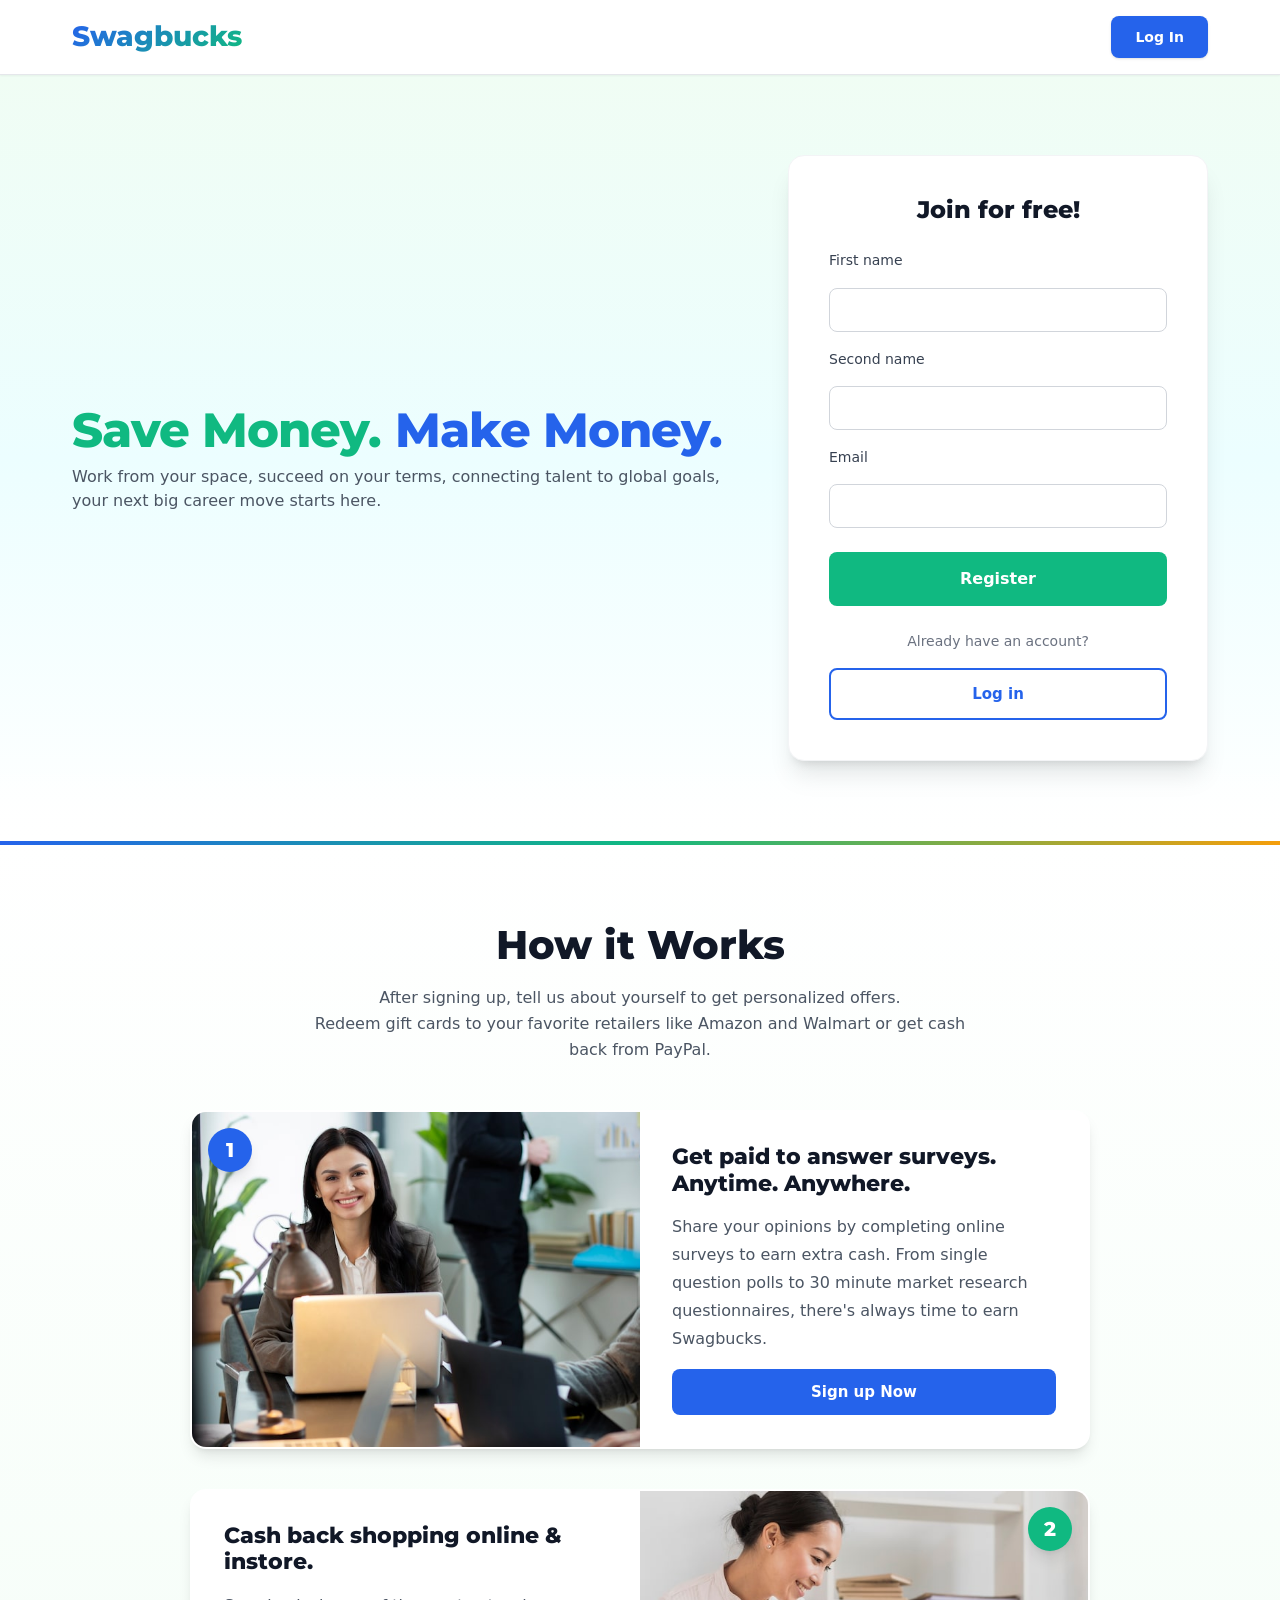
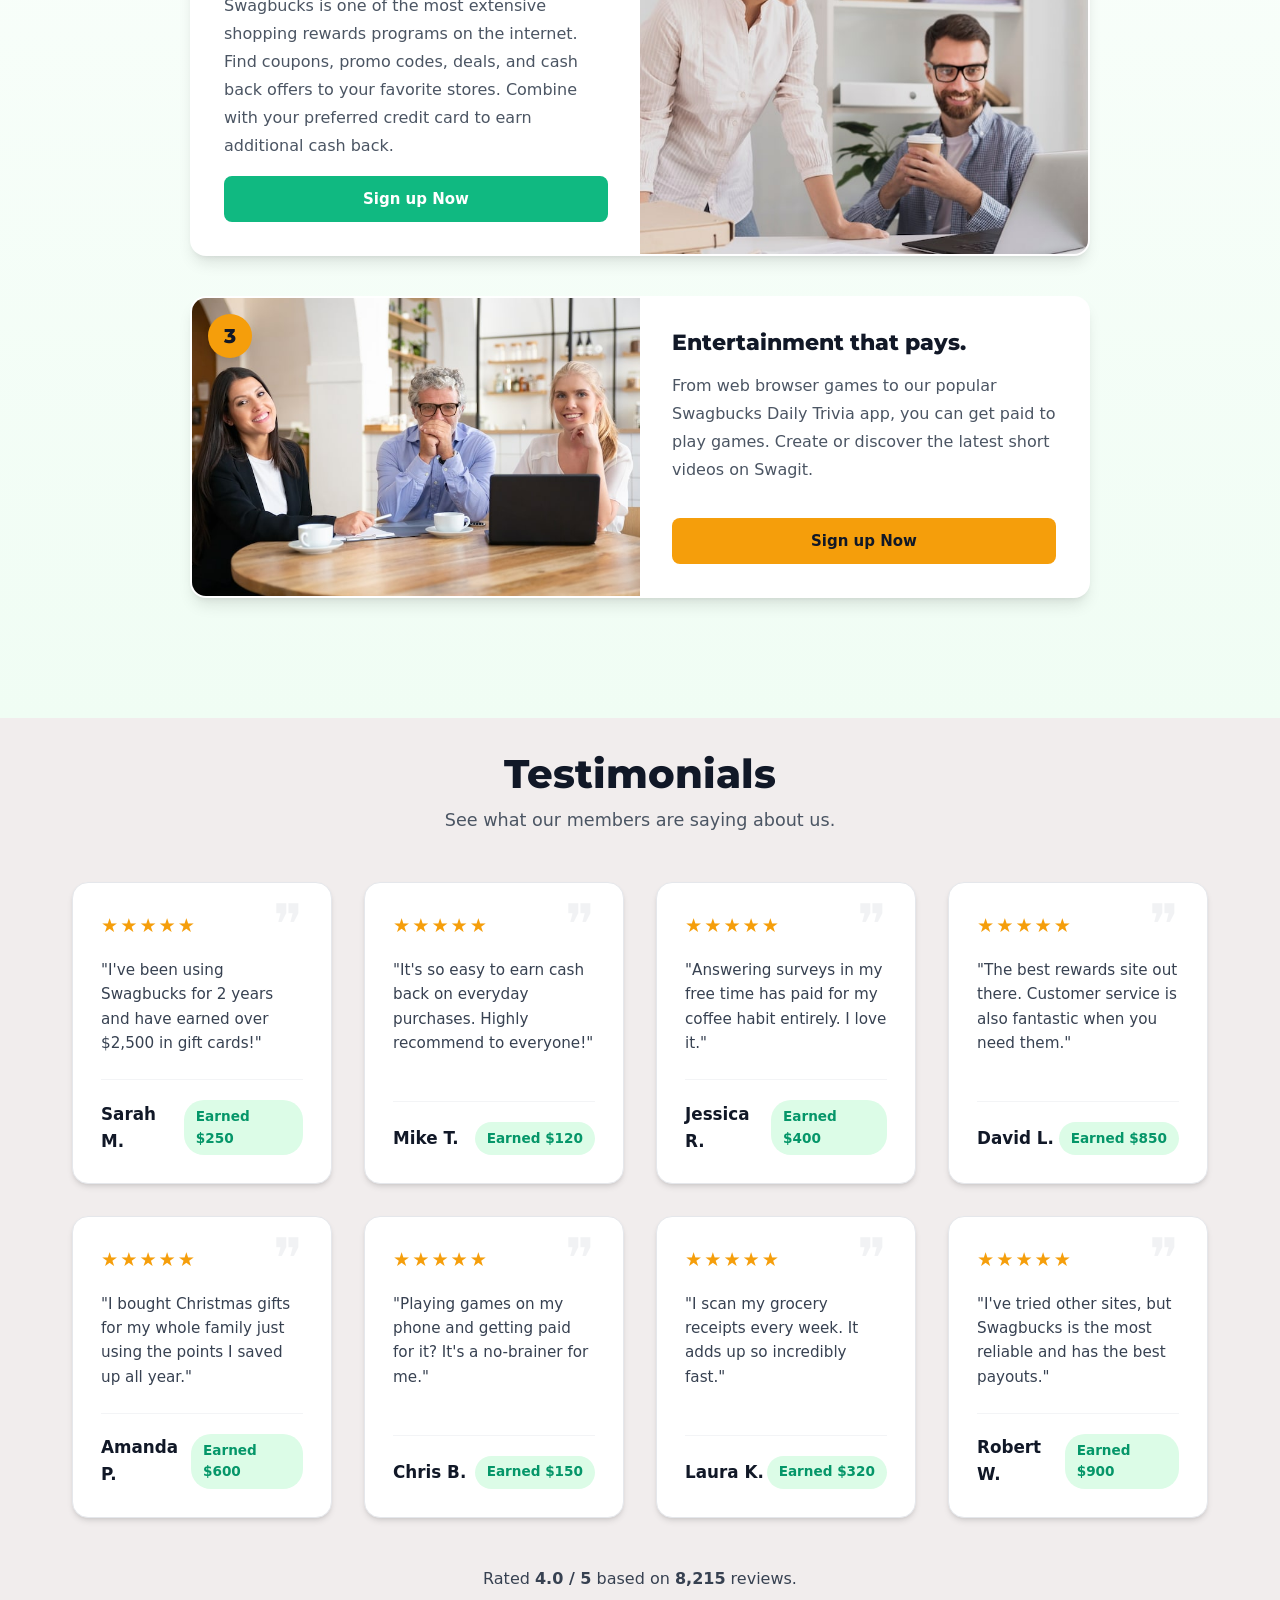
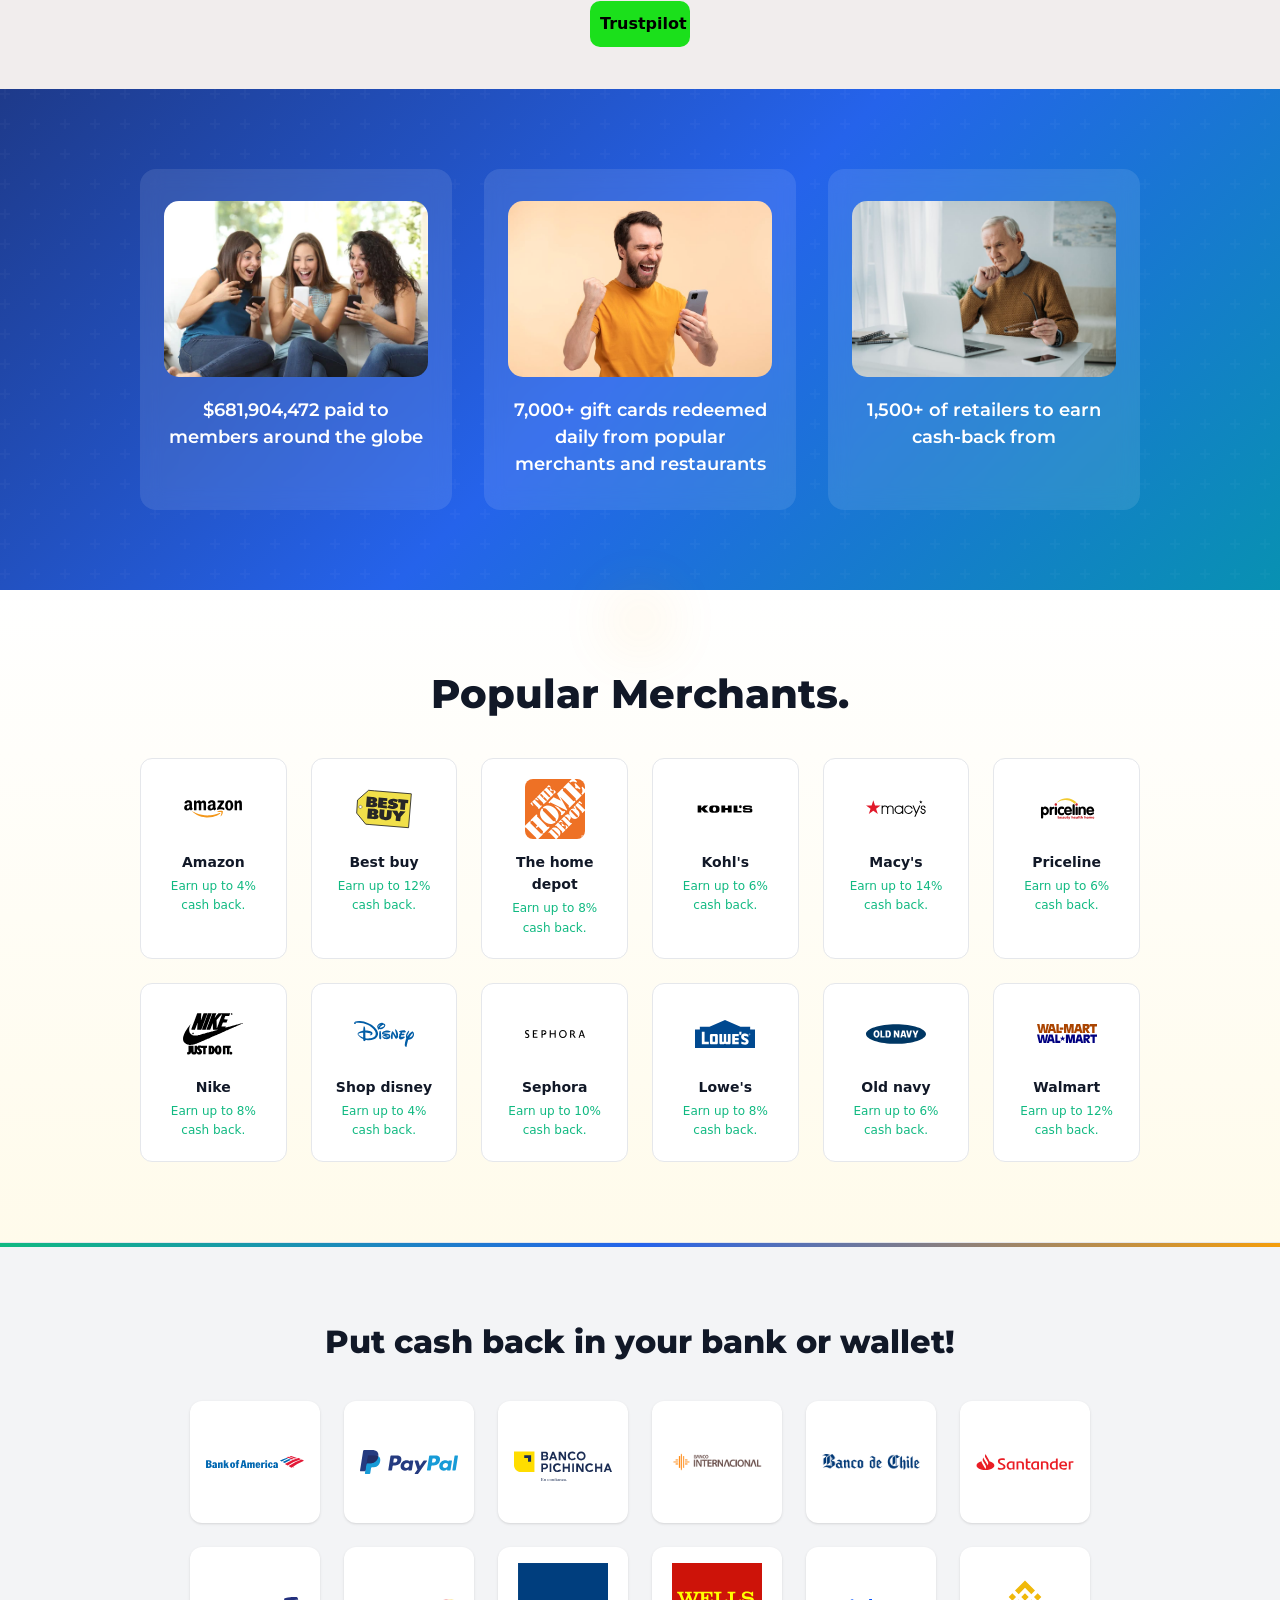
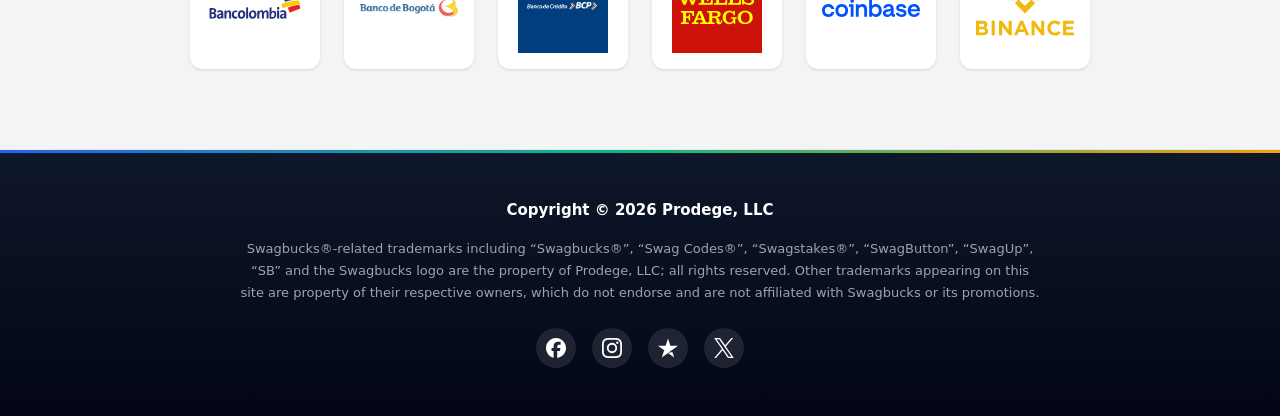
==== index.html @ ddcbab2a "first commit swag" ====
<!DOCTYPE html>
<html lang="en">
<head>
    <meta charset="UTF-8">
    <meta name="viewport" content="width=device-width, initial-scale=1.0">
    <link href="https://fonts.googleapis.com/css2?family=Montserrat:wght@800&display=swap" rel="stylesheet">
    <link rel="stylesheet" href="style.css">
    <title>Swagbucks</title>
</head>
<body>
    <header class="header">
        <div class="container">
            <div class="logo_inicio">
            <h1>Swagbucks</h1>
            <a href="login.html" class="boton_principal">Log In</a>
            </div>
        </div>
    </header>

    <main>
        <section class="login">
            <div class="container login_container">
                <div class="title">
                <img src="" alt="">
                <h2>Save Money.</h2>
                <h2>Make Money.</h2>
                <p>Work from your space, succeed on your terms, connecting talent to global goals, your next big career move starts here.</p>
                </div>

                <div class="login_form">
                    <form action="#" class="form">
                        <h3>Join for free!</h3>
                        <label for="fname">First name</label>
                        <input type="text" id="fname" name="fname">

                        <label for="sname">Second name</label>
                        <input type="text" id="sname" name="sname">

                        <label for="email">Email</label>
                        <input type="text" id="email" name="email">

                        <a href="register.html" class="button-regis">Register</a>

                        <p>Already have an account?</p>

                        <a class="button-login" href="/login/login.html">Log in</a>
                    </form>
                </div>
            </div>    
        </section>

        <section class="section2">
            <h2>How it Works</h2>
            <p>After signing up, tell us about yourself to get personalized offers. <br>
            Redeem gift cards to your favorite retailers like Amazon and Walmart or get cash back from PayPal.</p>

            <div class="how">
            <img src="img_dash/dash1.jpg" alt="img">
            <h3>Get paid to answer surveys. Anytime. Anywhere.</h3>
            <div class="color_blue">
            <p>Share your opinions by completing online surveys to earn extra cash. From single question polls to 30 minute market research questionnaires, there's always time to earn Swagbucks. </p>
            </div>
            <button class="button_section_2">Sign up Now</button>
            </div>

            <div class="how">
            <img src="img_dash/dash2.jpg" alt="img">
            <h3>Cash back shopping online & instore.</h3>
            <div class="color_blue">
            <p>Swagbucks is one of the most extensive shopping rewards programs on the internet. Find coupons, promo codes, deals, and cash back offers to your favorite stores. Combine with your preferred credit card to earn additional cash back.</p>
            </div>
            <button class="button_section_2">Sign up Now</button>
            </div>

            <div class="how">
            <img src="img_dash/dash3.jpg" alt="img">
            <h3>Entertainment that pays.</h3>
            <div class="color_blue">
            <p>From web browser games to our popular Swagbucks Daily Trivia app, you can get paid to play games. Create or discover the latest short videos on Swagit. </p>
            </div>
            <button class="button_section_2">Sign up Now</button>
            </div>

        </section>

        <section class="section3">
            <div class="container">
                <h2>Testimonials</h2>
                <p class="section-subtitle">See what our members are saying about us.</p>

                <div class="testimonials_grid">
                    
                    <div class="testimonio-card">
                        <div class="testimonio-inner">
                            <div class="testimonio-header">
                                <div class="stars">★★★★★</div>
                                <span class="quote-mark">❞</span>
                            </div>
                            <p class="testimonio-text">"I've been using Swagbucks for 2 years and have earned over $2,500 in gift cards!"</p>
                            <div class="testimonio-footer">
                                <span class="user-name">Sarah M.</span>
                                <span class="user-earned">Earned $250</span>
                            </div>
                        </div>
                    </div>

                    <div class="testimonio-card">
                        <div class="testimonio-inner">
                            <div class="testimonio-header">
                                <div class="stars">★★★★★</div>
                                <span class="quote-mark">❞</span>
                            </div>
                            <p class="testimonio-text">"It's so easy to earn cash back on everyday purchases. Highly recommend to everyone!"</p>
                            <div class="testimonio-footer">
                                <span class="user-name">Mike T.</span>
                                <span class="user-earned">Earned $120</span>
                            </div>
                        </div>
                    </div>

                    <div class="testimonio-card">
                        <div class="testimonio-inner">
                            <div class="testimonio-header">
                                <div class="stars">★★★★★</div>
                                <span class="quote-mark">❞</span>
                            </div>
                            <p class="testimonio-text">"Answering surveys in my free time has paid for my coffee habit entirely. I love it."</p>
                            <div class="testimonio-footer">
                                <span class="user-name">Jessica R.</span>
                                <span class="user-earned">Earned $400</span>
                            </div>
                        </div>
                    </div>

                    <div class="testimonio-card">
                        <div class="testimonio-inner">
                            <div class="testimonio-header">
                                <div class="stars">★★★★★</div>
                                <span class="quote-mark">❞</span>
                            </div>
                            <p class="testimonio-text">"The best rewards site out there. Customer service is also fantastic when you need them."</p>
                            <div class="testimonio-footer">
                                <span class="user-name">David L.</span>
                                <span class="user-earned">Earned $850</span>
                            </div>
                        </div>
                    </div>

                    <div class="testimonio-card">
                        <div class="testimonio-inner">
                            <div class="testimonio-header">
                                <div class="stars">★★★★★</div>
                                <span class="quote-mark">❞</span>
                            </div>
                            <p class="testimonio-text">"I bought Christmas gifts for my whole family just using the points I saved up all year."</p>
                            <div class="testimonio-footer">
                                <span class="user-name">Amanda P.</span>
                                <span class="user-earned">Earned $600</span>
                            </div>
                        </div>
                    </div>

                    <div class="testimonio-card">
                        <div class="testimonio-inner">
                            <div class="testimonio-header">
                                <div class="stars">★★★★★</div>
                                <span class="quote-mark">❞</span>
                            </div>
                            <p class="testimonio-text">"Playing games on my phone and getting paid for it? It's a no-brainer for me."</p>
                            <div class="testimonio-footer">
                                <span class="user-name">Chris B.</span>
                                <span class="user-earned">Earned $150</span>
                            </div>
                        </div>
                    </div>

                    <div class="testimonio-card">
                        <div class="testimonio-inner">
                            <div class="testimonio-header">
                                <div class="stars">★★★★★</div>
                                <span class="quote-mark">❞</span>
                            </div>
                            <p class="testimonio-text">"I scan my grocery receipts every week. It adds up so incredibly fast."</p>
                            <div class="testimonio-footer">
                                <span class="user-name">Laura K.</span>
                                <span class="user-earned">Earned $320</span>
                            </div>
                        </div>
                    </div>

                    <div class="testimonio-card">
                        <div class="testimonio-inner">
                            <div class="testimonio-header">
                                <div class="stars">★★★★★</div>
                                <span class="quote-mark">❞</span>
                            </div>
                            <p class="testimonio-text">"I've tried other sites, but Swagbucks is the most reliable and has the best payouts."</p>
                            <div class="testimonio-footer">
                                <span class="user-name">Robert W.</span>
                                <span class="user-earned">Earned $900</span>
                            </div>
                        </div>
                    </div>
                
            </div>

            <div class="trust-footer">
                        <p>Rated <strong>4.0 / 5</strong> based on <strong>8,215</strong> reviews.</p>
                        <a href="https://www.trustpilot.com/review/www.swagbucks.com">Trustpilot</a>
            </div>

        </section>

        <section class="section4">
            <div class="img_ref">
                <div class="img_ref_frame frame1">
                    <img src="img_frame/imag2.webp" alt="">
                    <h4>$681,904,472 paid to members around the globe</h4>
                </div>
                <div class="img_ref_frame frame2">
                    <img src="img_frame/imag1.jpg" alt="">
                    <h4>7,000+ gift cards redeemed daily from popular merchants and restaurants</h4>
                </div>
                <div class="img_ref_frame frame3">
                    <img src="img_frame/imag3.jpg" alt="">
                    <h4>1,500+ of retailers to earn cash-back from</h4>
                </div>
            </div>
        </section>
        
        <section class="section5">
            <h2>Popular Merchants.</h2>
            <div class="ref_div">
            <div class="marks_ref"><img src="img_marks/amazon.svg" alt="amz"><p>Amazon</p><span>Earn up to 4% cash back.</span></div>
            <div class="marks_ref"><img src="img_marks/best-buy.svg" alt="bestbuy"><p>Best buy</p><span>Earn up to 12% cash back.</span></div>
            <div class="marks_ref"><img src="img_marks/the-home-depot.svg" alt="thd"><p>The home depot</p><span>Earn up to 8% cash back.</span></div>
            <div class="marks_ref"><img src="img_marks/kohl-s.svg" alt="kohl"><p>Kohl's</p><span>Earn up to 6% cash back.</span></div>
            <div class="marks_ref"><img src="img_marks/macys-logo-1.svg" alt="macys"><p>Macy's</p><span>Earn up to 14% cash back.</span></div>
            <div class="marks_ref"><img src="img_marks/priceline.svg" alt="priceline"><p>Priceline</p><span>Earn up to 6% cash back.</span></div>
            <div class="marks_ref"><img src="img_marks/nike-8.svg" alt="nike"><p>Nike</p><span>Earn up to 8% cash back.</span></div>
            <div class="marks_ref"><img src="img_marks/disney-2.svg" alt="disney"><p>Shop disney</p><span>Earn up to 4% cash back.</span></div>
            <div class="marks_ref"><img src="img_marks/sephora-logo.svg" alt="sephora"><p>Sephora</p><span>Earn up to 10% cash back.</span></div>
            <div class="marks_ref"><img src="img_marks/lowes-companies-logo.svg" alt="lowes"><p>Lowe's</p><span>Earn up to 8% cash back.</span></div>
            <div class="marks_ref"><img src="img_marks/old-navy-logo-1.svg" alt="oldnavy"><p>Old navy</p><span>Earn up to 6% cash back.</span></div>
            <div class="marks_ref"><img src="img_marks/walmart-4.svg" alt="walmart"><p>Walmart</p><span>Earn up to 12% cash back.</span></div>
            </div>
        </section>

        <section class="section6">
            <h2>Put cash back in your bank or wallet!</h2>
            <div class="prueba">
            <div class="bank_ref"><img src="img_bank/bank-of-america.svg" alt="bofa"></div>
            <div class="bank_ref"><img src="img_bank/paypal-3.svg" alt="paypal"></div>
            <div class="bank_ref"><img src="img_bank/banco-pichincha.svg" alt="pichincha"></div>
            <div class="bank_ref"><img src="img_bank/banco-internacional-actual-fondo-blanco-seeklogo.png" alt="internacional"></div>
            <div class="bank_ref"><img src="img_bank/banco-de-chile-seeklogo.png" alt="de chile"></div>
            <div class="bank_ref"><img src="img_bank/banco-santander-logo.svg" alt="santander"></div>
            <div class="bank_ref"><img src="img_bank/bancolombia.svg" alt="bancolombia"></div>
            <div class="bank_ref"><img src="img_bank/banco-de-bogota-seeklogo.png" alt="bogota"></div>
            <div class="bank_ref"><img src="img_bank/banco-de-credito-del-peru-seeklogo.png" alt="peru"></div>
            <div class="bank_ref"><img src="img_bank/wells-fargo.svg" alt="wellsfargo"></div>
            <div class="bank_ref"><img src="img_bank/coinbase-1.svg" alt="coinbase"></div>
            <div class="bank_ref"><img src="img_bank/binance-vertical-logo-1.svg" alt="binance"></div>
            </div>
        </section>
    </main>
    <footer>
        <p>Copyright © 2026 Prodege, LLC</p>
            <span>Swagbucks®-related trademarks including “Swagbucks®”, “Swag Codes®”, “Swagstakes®”, “SwagButton”, “SwagUp”, “SB” and the Swagbucks logo are the property of Prodege, LLC; all rights reserved. Other trademarks appearing on this site are property of their respective owners, which do not endorse and are not affiliated with Swagbucks or its promotions. </span>
            <div class="social">
                <a href="https://www.facebook.com/swagbucks"><img src="social/facebook.svg" alt="facebook"></a>
                <a href="https://www.instagram.com/swag_buckss/"><img src="social/instagram.svg" alt="instagram"></a>
                <a href="www.trustpilot.com/review/www.swagbucks.com"><img src="social/trustpilot.svg" alt="trust"></a>
                <a href="https://x.com/Swagbucks"><img src="social/x.svg" alt="x"></a>
            </div>
    </footer>
    <script src="script.js"></script>
</body>
</html>
---- style.css ----
/* ==========================================
   SWAGBUCKS - CSS PROFESIONAL Y RESPONSIVO
   ========================================== */

/* === VARIABLES CSS === */
:root {
  /* Colores principales */
  --primary: #2563eb;
  --primary-dark: #1d4ed8;
  --primary-light: #3b82f6;
  --secondary: #10b981;
  --secondary-dark: #059669;
  --accent: #f59e0b;
  
  /* Colores neutros */
  --white: #ffffff;
  --gray-50: #f9fafb;
  --gray-100: #f3f4f6;
  --gray-200: #e5e7eb;
  --gray-300: #d1d5db;
  --gray-400: #9ca3af;
  --gray-500: #6b7280;
  --gray-600: #4b5563;
  --gray-700: #374151;
  --gray-800: #1f2937;
  --gray-900: #111827;
  
  /* Tipografia */
  --font-display: 'Montserrat', system-ui, sans-serif;
  --font-body: 'Inter', system-ui, sans-serif;
  
  /* Sombras */
  --shadow-sm: 0 1px 2px 0 rgb(0 0 0 / 0.05);
  --shadow: 0 1px 3px 0 rgb(0 0 0 / 0.1), 0 1px 2px -1px rgb(0 0 0 / 0.1);
  --shadow-md: 0 4px 6px -1px rgb(0 0 0 / 0.1), 0 2px 4px -2px rgb(0 0 0 / 0.1);
  --shadow-lg: 0 10px 15px -3px rgb(0 0 0 / 0.1), 0 4px 6px -4px rgb(0 0 0 / 0.1);
  --shadow-xl: 0 20px 25px -5px rgb(0 0 0 / 0.1), 0 8px 10px -6px rgb(0 0 0 / 0.1);
  
  /* Bordes */
  --radius-sm: 0.375rem;
  --radius: 0.5rem;
  --radius-lg: 0.75rem;
  --radius-xl: 1rem;
  --radius-2xl: 1.5rem;
  
  /* Transiciones */
  --transition: all 0.3s ease;
}

/* === RESET Y BASE === */
*,
*::before,
*::after {
  box-sizing: border-box;
  margin: 0;
  padding: 0;
}

html {
  scroll-behavior: smooth;
  -webkit-font-smoothing: antialiased;
  -moz-osx-font-smoothing: grayscale;
}

body {
  font-family: var(--font-body);
  font-size: 1rem;
  line-height: 1.6;
  color: var(--gray-700);
  background-color: var(--white);
}

img {
  max-width: 100%;
  height: auto;
  display: block;
}

a {
  text-decoration: none;
  color: inherit;
  transition: var(--transition);
}

button {
  cursor: pointer;
  border: none;
  font-family: inherit;
  transition: var(--transition);
}

h1, h2, h3, h4, h5, h6 {
  font-family: var(--font-display);
  font-weight: 800;
  line-height: 1.2;
  color: var(--gray-900);
}

/* === CONTENEDOR === */
.container {
  width: 100%;
  max-width: 1200px;
  margin: 0 auto;
  padding: 0 1rem;
}

@media (min-width: 640px) {
  .container {
    padding: 0 1.5rem;
  }
}

@media (min-width: 1024px) {
  .container {
    padding: 0 2rem;
  }
}

/* ==========================================
   HEADER
   ========================================== */
.header {
  position: sticky;
  top: 0;
  z-index: 100;
  background: var(--white);
  border-bottom: 1px solid var(--gray-200);
  box-shadow: var(--shadow-sm);
}

.logo_inicio {
  display: flex;
  justify-content: space-between;
  align-items: center;
  padding: 1rem 0;
}

.logo_inicio h1 {
  font-size: 1.75rem;
  background: linear-gradient(135deg, var(--primary) 0%, var(--secondary) 100%);
  -webkit-background-clip: text;
  -webkit-text-fill-color: transparent;
  background-clip: text;
}

.boton_principal {
  display: inline-flex;
  align-items: center;
  justify-content: center;
  padding: 0.625rem 1.5rem;
  font-size: 0.875rem;
  font-weight: 600;
  color: var(--white);
  background: var(--primary);
  border-radius: var(--radius);
  box-shadow: var(--shadow);
}

.boton_principal:hover {
  background: var(--primary-dark);
  transform: translateY(-1px);
  box-shadow: var(--shadow-md);
}

/* ==========================================
   SECCION LOGIN / HERO
   ========================================== */
.login {
  background: linear-gradient(180deg, #f0fdf4 0%, #ecfeff 50%, var(--white) 100%);
  padding: 3rem 0;
  position: relative;
}

.login::after {
  content: '';
  position: absolute;
  bottom: 0;
  left: 0;
  right: 0;
  height: 80px;
  background: linear-gradient(to bottom, transparent, var(--white));
  pointer-events: none;
}

@media (min-width: 768px) {
  .login {
    padding: 4rem 0;
  }
}

@media (min-width: 1024px) {
  .login {
    padding: 5rem 0;
  }
}

.login_container {
  display: flex;
  flex-direction: column;
  gap: 2.5rem;
}

@media (min-width: 768px) {
  .login_container {
    flex-direction: row;
    align-items: center;
    gap: 3rem;
  }
}

@media (min-width: 1024px) {
  .login_container {
    gap: 4rem;
  }
}

/* Titulo y contenido izquierdo */
.title {
  flex: 1;
  text-align: center;
}

@media (min-width: 768px) {
  .title {
    text-align: left;
  }
}

.title h2 {
  font-family: 'Montserrat', var(--font-display);
  font-size: clamp(2rem, 5vw, 3rem);
  font-weight: 800;
  line-height: 1.1;
  letter-spacing: -0.02em;
  margin: 0;
  display: inline;
}

.title h2:first-of-type {
  color: var(--secondary);
}

.title h2:first-of-type::after {
  content: ' ';
}

.title h2:nth-of-type(2) {
  color: var(--primary);
}

.title p {
  font-size: 1rem;
  color: var(--gray-600);
  margin: 1.5rem 0 0.5rem;
  line-height: 1.5;
}

.title p:last-of-type {
  margin-top: 0.5rem;
  margin-bottom: 0;
}

.title .count {
  display: block;
  max-width: 220px;
  margin: 0 auto;
  border-radius: var(--radius);
  box-shadow: var(--shadow-md);
}

@media (min-width: 768px) {
  .title .count {
    margin: 0;
  }
}

/* Formulario de login */
.login_form {
  flex: 1;
  width: 100%;
  max-width: 420px;
  margin: 0 auto;
}

@media (min-width: 768px) {
  .login_form {
    margin: 0;
  }
}

.form {
  display: flex;
  flex-direction: column;
  gap: 1rem;
  background: var(--white);
  padding: 2rem;
  border-radius: var(--radius-xl);
  box-shadow: var(--shadow-xl);
  border: 1px solid var(--gray-100);
}

@media (min-width: 640px) {
  .form {
    padding: 2.5rem;
  }
}

.form h3 {
  font-size: 1.5rem;
  text-align: center;
  color: var(--gray-900);
  margin-bottom: 0.5rem;
}

.form label {
  font-size: 0.875rem;
  font-weight: 500;
  color: var(--gray-700);
}

.form input {
  width: 100%;
  padding: 0.75rem 1rem;
  font-size: 1rem;
  border: 1px solid var(--gray-300);
  border-radius: var(--radius);
  background: var(--white);
  transition: var(--transition);
}

.form input:focus {
  outline: none;
  border-color: var(--primary);
  box-shadow: 0 0 0 3px rgba(37, 99, 235, 0.1);
}

.form input::placeholder {
  color: var(--gray-400);
}

.button-regis {
  display: block;
  width: 100%;
  padding: 0.875rem;
  font-size: 1rem;
  font-weight: 600;
  text-align: center;
  color: var(--white);
  background: var(--secondary);
  border-radius: var(--radius);
  margin-top: 0.5rem;
}

.button-regis:hover {
  background: var(--secondary-dark);
  transform: translateY(-2px);
  box-shadow: var(--shadow-lg);
}

.form > p {
  text-align: center;
  font-size: 0.875rem;
  color: var(--gray-500);
  margin: 0.5rem 0 0;
}

.button-login {
  display: block;
  width: 100%;
  padding: 0.75rem;
  font-size: 0.9375rem;
  font-weight: 600;
  text-align: center;
  color: var(--primary);
  background: transparent;
  border: 2px solid var(--primary);
  border-radius: var(--radius);
}

.button-login:hover {
  color: var(--white);
  background: var(--primary);
}

/* ==========================================
   SECCION 2 - HOW IT WORKS (Layout Zigzag con Grid)
   ========================================== */
.section2 {
  padding: 4rem 1rem;
  background: linear-gradient(180deg, var(--white) 0%, #f0fdf4 100%);
  position: relative;
  overflow: hidden;
  counter-reset: step-counter;
}

.section2::before {
  content: '';
  position: absolute;
  top: 0;
  left: 0;
  right: 0;
  height: 4px;
  background: linear-gradient(90deg, var(--primary), var(--secondary), var(--accent));
}

@media (min-width: 768px) {
  .section2 {
    padding: 5rem 4rem;
  }
}

@media (min-width: 1024px) {
  .section2 {
    padding: 5rem 6rem;
  }
}

.section2 h2 {
  font-size: clamp(1.75rem, 4vw, 2.5rem);
  text-align: center;
  margin-bottom: 1rem;
}

.section2 > p {
  max-width: 700px;
  margin: 0 auto 3rem;
  text-align: center;
  color: var(--gray-600);
  padding: 0 1rem;
}

/* Cards con Grid para layout zigzag */
.how {
  max-width: 900px;
  margin: 0 auto 2.5rem;
  background: var(--white);
  border-radius: var(--radius-xl);
  box-shadow: var(--shadow-lg);
  overflow: hidden;
  transition: var(--transition);
  position: relative;
  border: 2px solid transparent;
}

.how:hover {
  box-shadow: var(--shadow-xl);
  border-color: var(--primary);
}

/* Grid layout para desktop */
@media (min-width: 768px) {
  .how {
    display: grid;
    grid-template-columns: 1fr 1fr;
    grid-template-rows: auto auto 1fr auto;
    min-height: 280px;
  }
  
  /* Card 1: imagen izquierda, contenido derecha */
  .how:nth-of-type(1) img { grid-column: 1; grid-row: 1 / -1; }
  .how:nth-of-type(1) h3 { grid-column: 2; grid-row: 1; }
  .how:nth-of-type(1) .color_blue { grid-column: 2; grid-row: 2; }
  .how:nth-of-type(1) .button_section_2 { grid-column: 2; grid-row: 4; }
  
  /* Card 2: contenido izquierda, imagen derecha (ZIGZAG) */
  .how:nth-of-type(2) img { grid-column: 2; grid-row: 1 / -1; }
  .how:nth-of-type(2) h3 { grid-column: 1; grid-row: 1; }
  .how:nth-of-type(2) .color_blue { grid-column: 1; grid-row: 2; }
  .how:nth-of-type(2) .button_section_2 { grid-column: 1; grid-row: 4; }
  
  /* Card 3: imagen izquierda, contenido derecha */
  .how:nth-of-type(3) img { grid-column: 1; grid-row: 1 / -1; }
  .how:nth-of-type(3) h3 { grid-column: 2; grid-row: 1; }
  .how:nth-of-type(3) .color_blue { grid-column: 2; grid-row: 2; }
  .how:nth-of-type(3) .button_section_2 { grid-column: 2; grid-row: 4; }
}

/* Numero de paso */
.how::before {
  content: counter(step-counter);
  counter-increment: step-counter;
  position: absolute;
  top: 1rem;
  left: 1rem;
  width: 44px;
  height: 44px;
  background: var(--primary);
  color: var(--white);
  border-radius: 50%;
  display: flex;
  align-items: center;
  justify-content: center;
  font-family: var(--font-display);
  font-weight: 800;
  font-size: 1.25rem;
  z-index: 2;
  box-shadow: var(--shadow-lg);
}

/* Colores diferentes para cada paso */
.how:nth-of-type(1)::before { background: var(--primary); }
.how:nth-of-type(2)::before { background: var(--secondary); }
.how:nth-of-type(3)::before { background: var(--accent); color: var(--gray-900); }

/* Posicion del numero en zigzag para desktop */
@media (min-width: 768px) {
  .how:nth-of-type(2)::before {
    left: auto;
    right: 1rem;
  }
}

.how img {
  width: 100%;
  height: 220px;
  object-fit: cover;
}

@media (min-width: 768px) {
  .how img {
    height: 100%;
    min-height: 280px;
    object-fit: cover;
  }
}

.how h3 {
  font-size: 1.25rem;
  padding: 1.5rem 1.5rem 0.75rem;
  color: var(--gray-900);
}

@media (min-width: 768px) {
  .how h3 {
    font-size: 1.375rem;
    padding: 2rem 2rem 1rem;
    align-self: end;
  }
}

.how .color_blue {
  padding: 0 1.5rem;
}

@media (min-width: 768px) {
  .how .color_blue {
    padding: 0 2rem;
  }
}

.how .color_blue p {
  font-size: 0.9375rem;
  color: var(--gray-600);
  line-height: 1.75;
}

@media (min-width: 768px) {
  .how .color_blue p {
    font-size: 1rem;
  }
}

.button_section_2 {
  display: inline-block;
  margin: 1.25rem 1.5rem 1.5rem;
  padding: 0.75rem 1.5rem;
  font-size: 0.9375rem;
  font-weight: 600;
  color: var(--white);
  background: var(--primary);
  border-radius: var(--radius);
  border: none;
  cursor: pointer;
  transition: var(--transition);
}

@media (min-width: 768px) {
  .button_section_2 {
    margin: 1rem 2rem 2rem;
    padding: 0.875rem 2rem;
    align-self: start;
  }
}

.how:nth-of-type(2) .button_section_2 {
  background: var(--secondary);
}

.how:nth-of-type(3) .button_section_2 {
  background: var(--accent);
  color: var(--gray-900);
}

.button_section_2:hover {
  transform: translateY(-2px);
  box-shadow: var(--shadow-md);
  filter: brightness(1.1);
}

/* ==========================================
   SECCION 3 - TESTIMONIALS
   ========================================== */
.section3 {
  padding: 2rem 0;
  background-color: rgb(241, 237, 237); /* Fondo gris súper claro para resaltar las tarjetas blancas */
  text-align: center;
}

.section3 h2 {
  font-size: clamp(1.75rem, 4vw, 2.5rem);
  margin-bottom: 0.5rem;
}

.section-subtitle {
  color: var(--gray-600);
  margin-bottom: 3rem;
  font-size: 1.1rem;
}

/* El Grid Responsivo */
.testimonials_grid {
  display: grid;
  grid-template-columns: 1fr; /* Móvil: 1 columna */
  gap: 1.5rem;
  margin-bottom: 3rem;
}

@media (min-width: 640px) {
  .testimonials_grid {
    grid-template-columns: repeat(2, 1fr); /* Tablet: 2 columnas */
  }
}

@media (min-width: 1024px) {
  .testimonials_grid {
    grid-template-columns: repeat(4, 1fr); /* PC: 4 columnas (hace 2 filas de 4) */
    gap: 2rem;
  }
}

/* Diseño de la Tarjeta */
.testimonio-card {
  background: var(--white);
  border-radius: var(--radius-xl);
  box-shadow: var(--shadow-md);
  border: 1px solid var(--gray-200);
  transition: var(--transition);
  display: flex;
  flex-direction: column;
  height: 100%;
}

.testimonio-card:hover {
  transform: translateY(-5px);
  box-shadow: var(--shadow-xl);
  border-color: var(--primary-light); /* Borde azul al pasar el mouse */
}

.testimonio-inner {
  padding: 1.75rem;
  display: flex;
  flex-direction: column;
  height: 100%;
  text-align: left;
}

.testimonio-header {
  display: flex;
  justify-content: space-between;
  align-items: flex-start;
  margin-bottom: 1rem;
}

.stars {
  color: var(--accent); /* Naranja/Amarillo de tus variables */
  font-size: 1.2rem;
  letter-spacing: 2px;
}

.quote-mark {
  color: var(--gray-200); /* Comilla sutil gris */
  font-size: 3.5rem;
  line-height: 0.5;
  font-family: serif;
  opacity: 0.5;
}

.testimonio-text {
  flex-grow: 1; /* Empuja el nombre y ganancias hacia abajo para igualar alturas */
  font-size: 0.95rem;
  color: var(--gray-700);
  line-height: 1.6;
  margin-bottom: 1.5rem;
  font-weight: 500;
}

.testimonio-footer {
  display: flex;
  justify-content: space-between;
  align-items: center;
  padding-top: 1.25rem;
  border-top: 1px solid var(--gray-100);
}

.user-name {
  font-weight: 800;
  color: var(--gray-900);
  font-size: 1.05rem;
}

.user-earned {
  color: var(--secondary-dark);
  font-weight: 700;
  font-size: 0.85rem;
  background: #dcfce7; /* Fondo verde clarito tipo etiqueta (badge) */
  padding: 0.35rem 0.75rem;
  border-radius: 20px;
}

.trust-footer {
  display: flex;
  flex-direction: column;
}
.trust-footer a{
  padding: 10px;
  width: 100px;
  margin: 10px auto;
  background-color: rgb(27, 224, 27);
  border-radius: 10px;
  color: black;
  font-weight: bold;
  text-decoration: none;
}
.trust-footer a:hover {
  transform: translateY(-5px);
  box-shadow: var(--shadow-xl);
  border-color: var(--primary-light); /* Borde azul al pasar el mouse */
}


/* ==========================================
   SECCION 4 - STATS
   ========================================== */
.section4 {
  padding: 4rem 1rem;
  background: linear-gradient(135deg, #1e3a8a 0%, var(--primary) 50%, #0891b2 100%);
  position: relative;
  overflow: hidden;
}

.section4::before {
  content: '';
  position: absolute;
  top: 0;
  left: 0;
  right: 0;
  bottom: 0;
  background: url("data:image/svg+xml,%3Csvg width='60' height='60' viewBox='0 0 60 60' xmlns='http://www.w3.org/2000/svg'%3E%3Cg fill='none' fill-rule='evenodd'%3E%3Cg fill='%23ffffff' fill-opacity='0.05'%3E%3Cpath d='M36 34v-4h-2v4h-4v2h4v4h2v-4h4v-2h-4zm0-30V0h-2v4h-4v2h4v4h2V6h4V4h-4zM6 34v-4H4v4H0v2h4v4h2v-4h4v-2H6zM6 4V0H4v4H0v2h4v4h2V6h4V4H6z'/%3E%3C/g%3E%3C/g%3E%3C/svg%3E");
  opacity: 0.5;
}

@media (min-width: 768px) {
  .section4 {
    padding: 5rem 2rem;
  }
}

.img_ref {
  display: flex;
  flex-direction: column;
  gap: 2rem;
  max-width: 1000px;
  margin: 0 auto;
}

@media (min-width: 768px) {
  .img_ref {
    flex-direction: row;
    gap: 2rem;
  }
}

.img_ref_frame {
  flex: 1;
  display: flex;
  flex-direction: column;
  align-items: center;
  text-align: center;
  padding: 2rem 1.5rem;
  background: rgba(255, 255, 255, 0.1);
  border-radius: var(--radius-xl);
  backdrop-filter: blur(10px);
}

.img_ref_frame:hover{
  transform: translateY(-25px);
  box-shadow: var(--shadow-xl);
  transition: all 0.5s ease-in-out;
}

.frame2:hover{
  transform: translateY(25px);
  box-shadow: var(--shadow-xl);
  transition: all 0.5s ease-in-out;
}

.img_ref_frame img {
 object-fit: cover;
 border-radius: 15px;
 margin-bottom: 20px;
}

.img_ref_frame h4 {
  font-size: 1rem;
  font-weight: 600;
  color: var(--white);
  line-height: 1.5;
}

@media (min-width: 768px) {
  .img_ref_frame h4 {
    font-size: 1.125rem;
  }
}

/* ==========================================
   SECCION 5 - POPULAR MERCHANTS
   ========================================== */
.section5 {
  padding: 4rem 1rem;
  background: linear-gradient(180deg, var(--white) 0%, #fffbeb 100%);
  position: relative;
}

.section5::before {
  content: '';
  position: absolute;
  top: 0;
  left: 50%;
  transform: translateX(-50%);
  width: 60px;
  height: 60px;
  background: var(--accent);
  border-radius: 50%;
  opacity: 0.1;
  filter: blur(30px);
}

@media (min-width: 768px) {
  .section5 {
    padding: 5rem 2rem;
  }
}

.section5 h2 {
  font-size: clamp(1.75rem, 4vw, 2.5rem);
  text-align: center;
  margin-bottom: 2.5rem;
}

.ref_div {
  display: grid;
  grid-template-columns: repeat(2, 1fr);
  gap: 1rem;
  max-width: 1000px;
  margin: 0 auto;
}

@media (min-width: 480px) {
  .ref_div {
    grid-template-columns: repeat(3, 1fr);
    gap: 1.25rem;
  }
}

@media (min-width: 768px) {
  .ref_div {
    grid-template-columns: repeat(4, 1fr);
    gap: 1.5rem;
  }
}

@media (min-width: 1024px) {
  .ref_div {
    grid-template-columns: repeat(6, 1fr);
  }
}

.marks_ref {
  display: flex;
  flex-direction: column;
  align-items: center;
  text-align: center;
  padding: 1.25rem 1rem;
  background: var(--white);
  border: 1px solid var(--gray-200);
  border-radius: var(--radius-lg);
  transition: var(--transition);
}

.marks_ref:hover {
  border-color: var(--primary);
  box-shadow: var(--shadow-lg);
  transform: translateY(-4px);
}

.marks_ref img {
  width: 60px;
  height: 60px;
  object-fit: contain;
  margin-bottom: 0.75rem;
  border-radius: var(--radius);
}

.marks_ref p {
  font-size: 0.875rem;
  font-weight: 600;
  color: var(--gray-900);
  margin-bottom: 0.25rem;
}

.marks_ref span {
  font-size: 0.75rem;
  color: var(--secondary);
  font-weight: 500;
}

/* ==========================================
   SECCION 6 - BANKS
   ========================================== */
.section6 {
  padding: 4rem 1rem;
  background: var(--gray-100);
  position: relative;
  border-top: 1px solid var(--gray-200);
  border-bottom: 1px solid var(--gray-200);
}

.section6::before {
  content: '';
  position: absolute;
  top: 0;
  left: 0;
  right: 0;
  height: 4px;
  background: linear-gradient(90deg, var(--secondary), var(--primary), var(--accent));
}

@media (min-width: 768px) {
  .section6 {
    padding: 5rem 2rem;
  }
}

.section6 h2 {
  font-size: clamp(1.5rem, 4vw, 2rem);
  text-align: center;
  margin-bottom: 2.5rem;
}

.prueba {
  display: grid;
  grid-template-columns: repeat(3, 1fr);
  gap: 1rem;
  max-width: 900px;
  margin: 0 auto;
}

@media (min-width: 480px) {
  .prueba {
    grid-template-columns: repeat(4, 1fr);
  }
}

@media (min-width: 768px) {
  .prueba {
    grid-template-columns: repeat(6, 1fr);
    gap: 1.5rem;
  }
}

.bank_ref {
  display: flex;
  align-items: center;
  justify-content: center;
  padding: 1rem;
  background: var(--white);
  border-radius: var(--radius-lg);
  box-shadow: var(--shadow);
  transition: var(--transition);
}

.bank_ref:hover {
  box-shadow: var(--shadow-lg);
  transform: scale(1.05);
}

.bank_ref img {
  width: 100%;
  max-width: 150px;
  height: 90px;
  object-fit: contain;
}

/* ==========================================
   FOOTER
   ========================================== */
footer {
  padding: 2.5rem 1rem;
  background: linear-gradient(180deg, #0f172a 0%, #020617 100%);
  text-align: center;
  position: relative;
}

footer::before {
  content: '';
  position: absolute;
  top: 0;
  left: 0;
  right: 0;
  height: 3px;
  background: linear-gradient(90deg, var(--primary), var(--secondary), var(--accent), var(--secondary), var(--primary));
  background-size: 200% 100%;
  animation: gradientMove 3s ease infinite;
}

@keyframes gradientMove {
  0% { background-position: 0% 50%; }
  50% { background-position: 100% 50%; }
  100% { background-position: 0% 50%; }
}

@media (min-width: 768px) {
  footer {
    padding: 3rem 2rem;
  }
}

footer p {
  font-size: 0.9375rem;
  font-weight: 600;
  color: var(--white);
  margin-bottom: 1rem;
}

footer span {
  display: block;
  max-width: 800px;
  margin: 0 auto;
  font-size: 0.8125rem;
  color: var(--gray-400);
  line-height: 1.7;
}

footer .social {
  display: flex;
  justify-content: center;
  gap: 1rem;
  margin-top: 1.5rem;
}

footer .social a {
  display: flex;
  align-items: center;
  justify-content: center;
  width: 40px;
  height: 40px;
  background: rgba(255, 255, 255, 0.1);
  border-radius: 50%;
  transition: var(--transition);
}

footer .social a:hover {
  background: var(--primary);
  transform: translateY(-2px);
}

footer .social img {
  width: 20px;
  height: 20px;
  filter: brightness(0) invert(1);
}

/* ==========================================
   UTILIDADES Y ANIMACIONES
   ========================================== */

/* Scroll suave para toda la pagina */
@media (prefers-reduced-motion: no-preference) {
  html {
    scroll-behavior: smooth;
  }
}

/* Seleccion de texto */
::selection {
  background: var(--primary);
  color: var(--white);
}

/* Scrollbar personalizada */
::-webkit-scrollbar {
  width: 10px;
}

::-webkit-scrollbar-track {
  background: var(--gray-100);
}

::-webkit-scrollbar-thumb {
  background: var(--gray-400);
  border-radius: 5px;
}

::-webkit-scrollbar-thumb:hover {
  background: var(--gray-500);
}

/* Focus visible para accesibilidad */
:focus-visible {
  outline: 2px solid var(--primary);
  outline-offset: 2px;
}

/* Animacion de entrada */
@keyframes fadeInUp {
  from {
    opacity: 0;
    transform: translateY(20px);
  }
  to {
    opacity: 1;
    transform: translateY(0);
  }
}

.how,
.testimonio-card,
.marks_ref,
.bank_ref {
  animation: fadeInUp 0.6s ease-out;
}
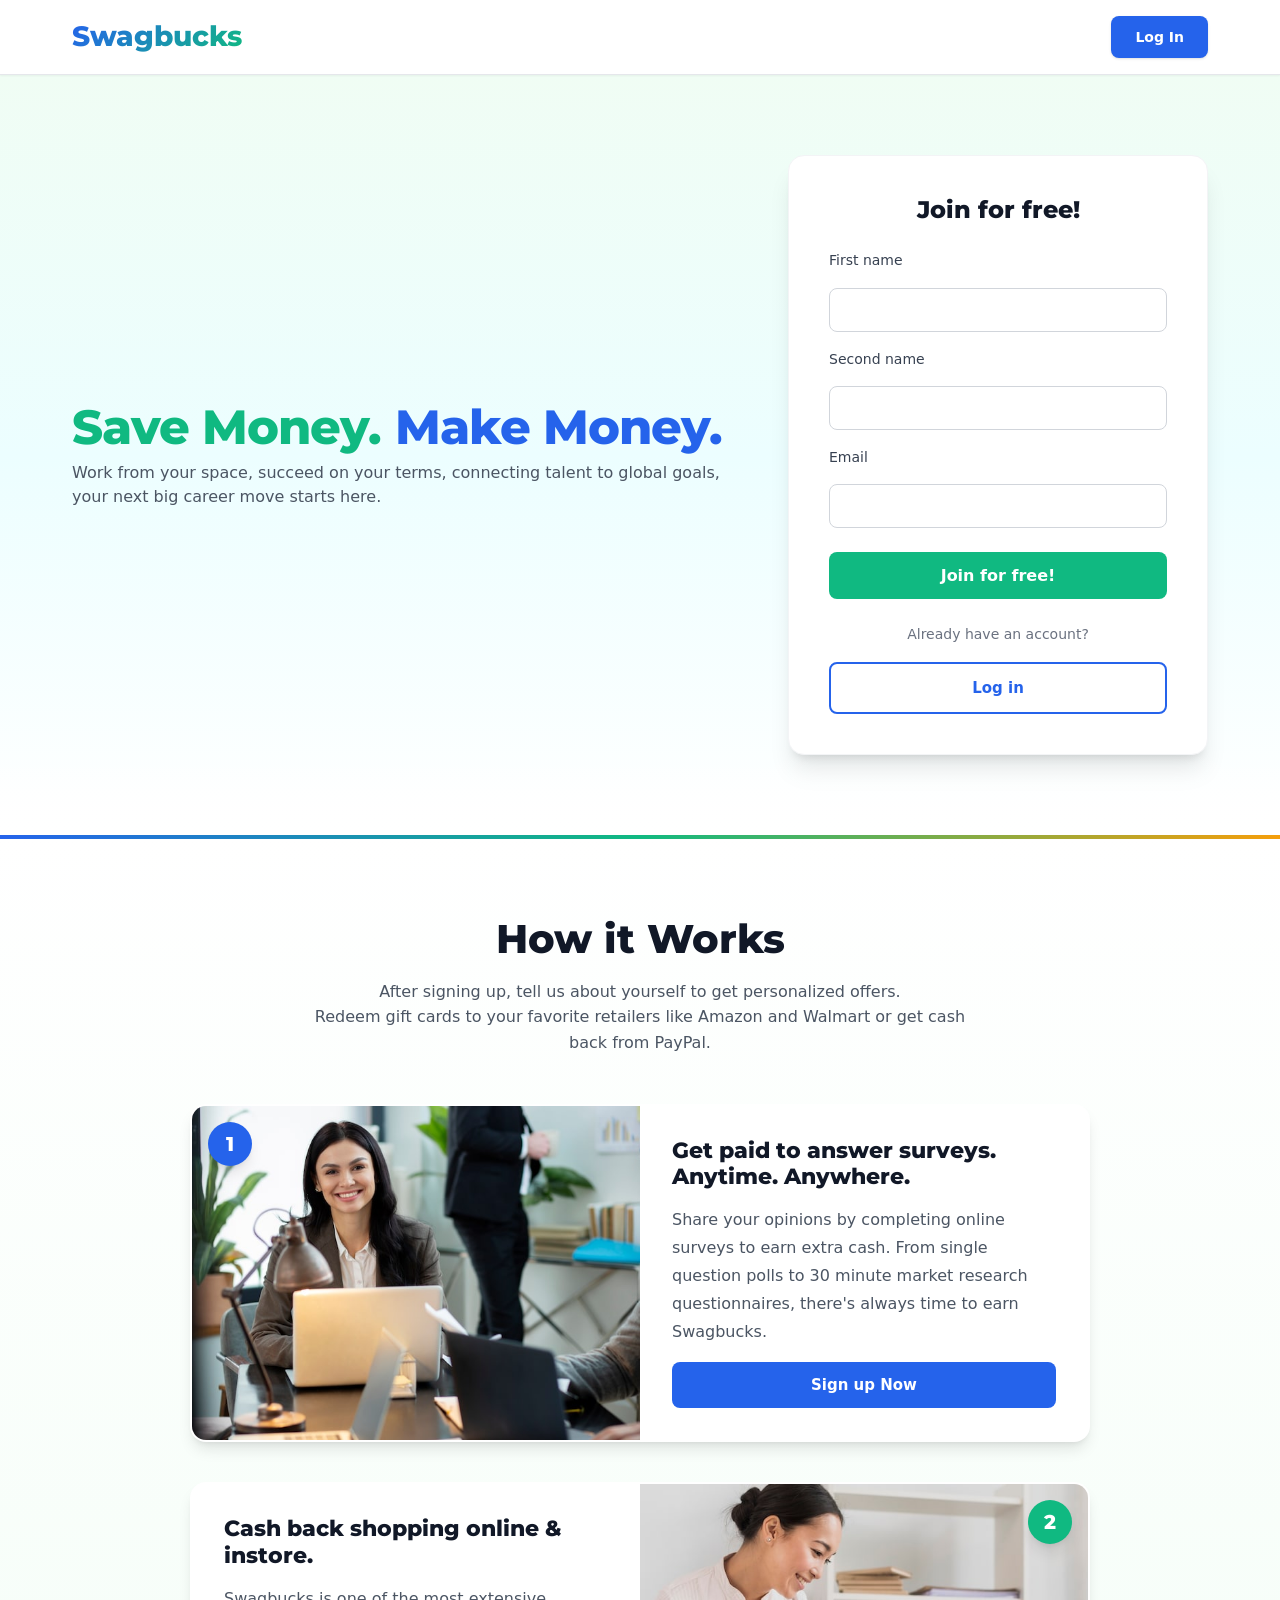
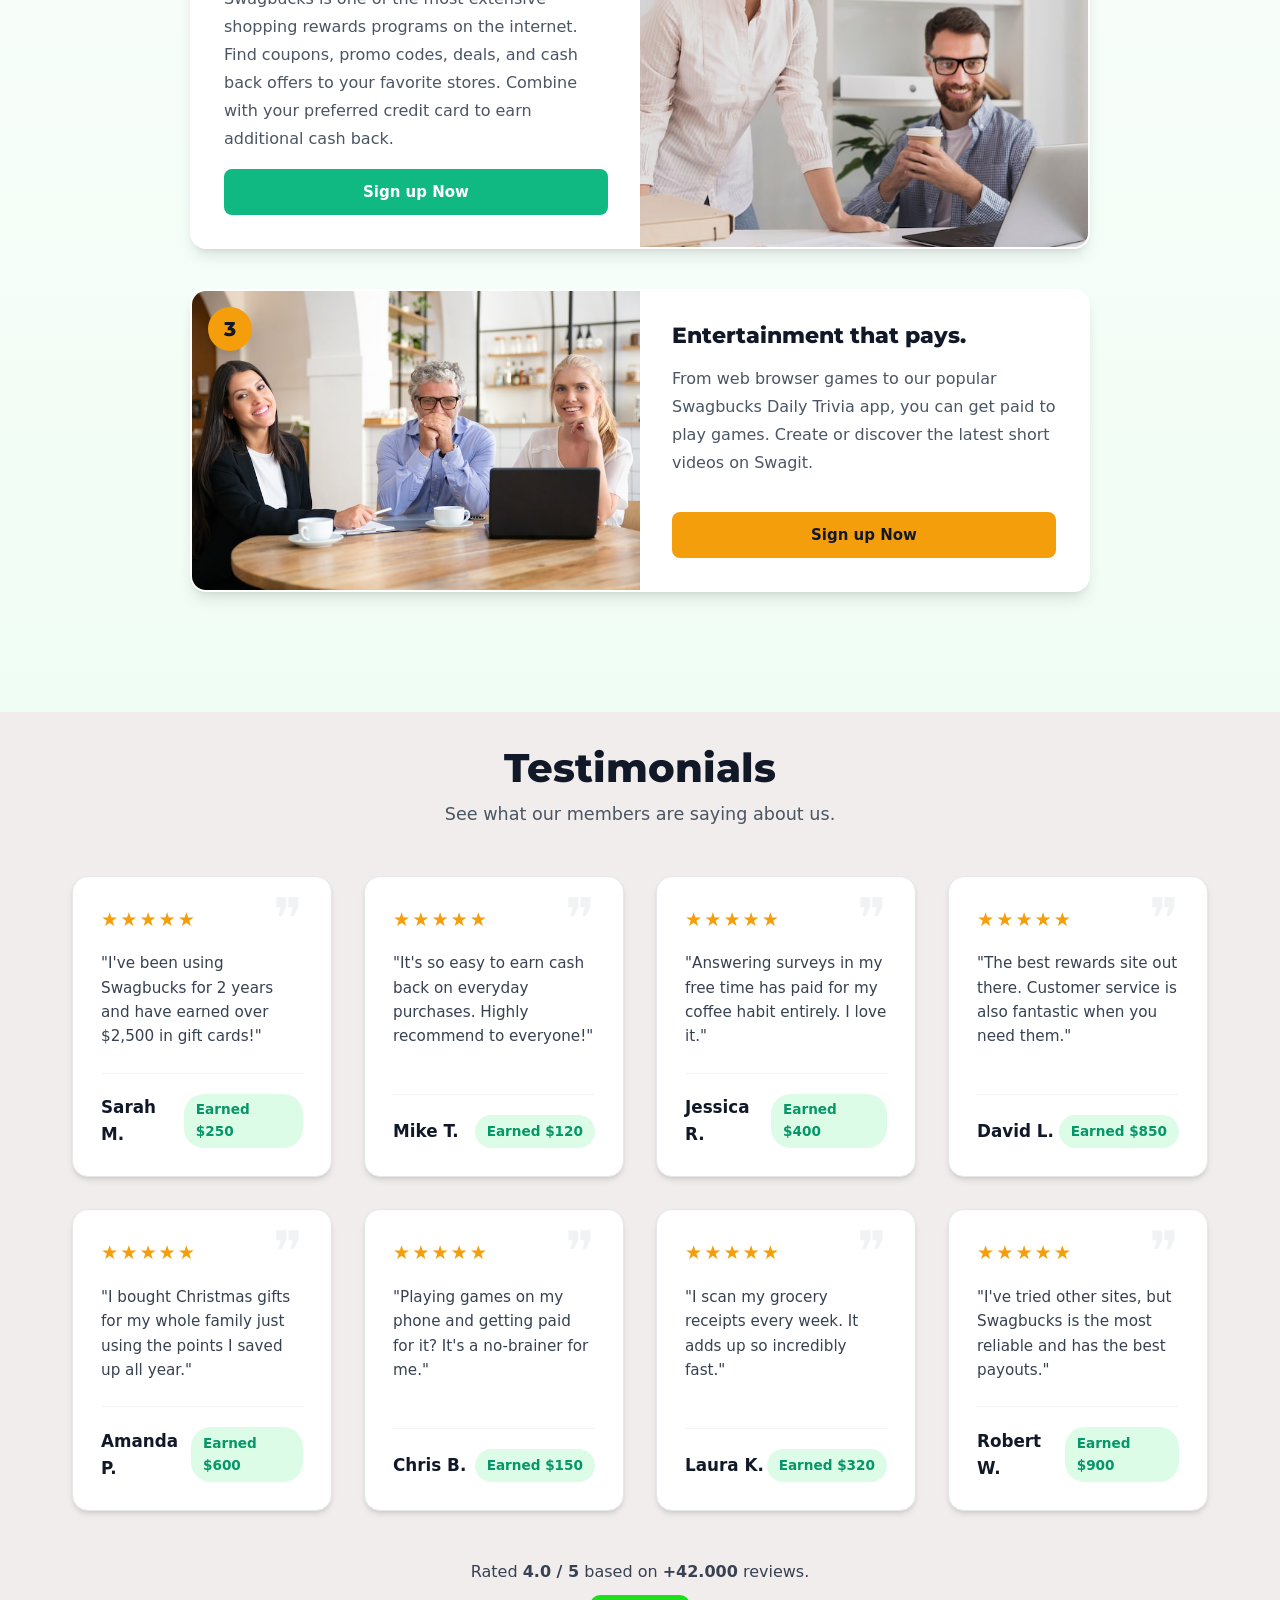
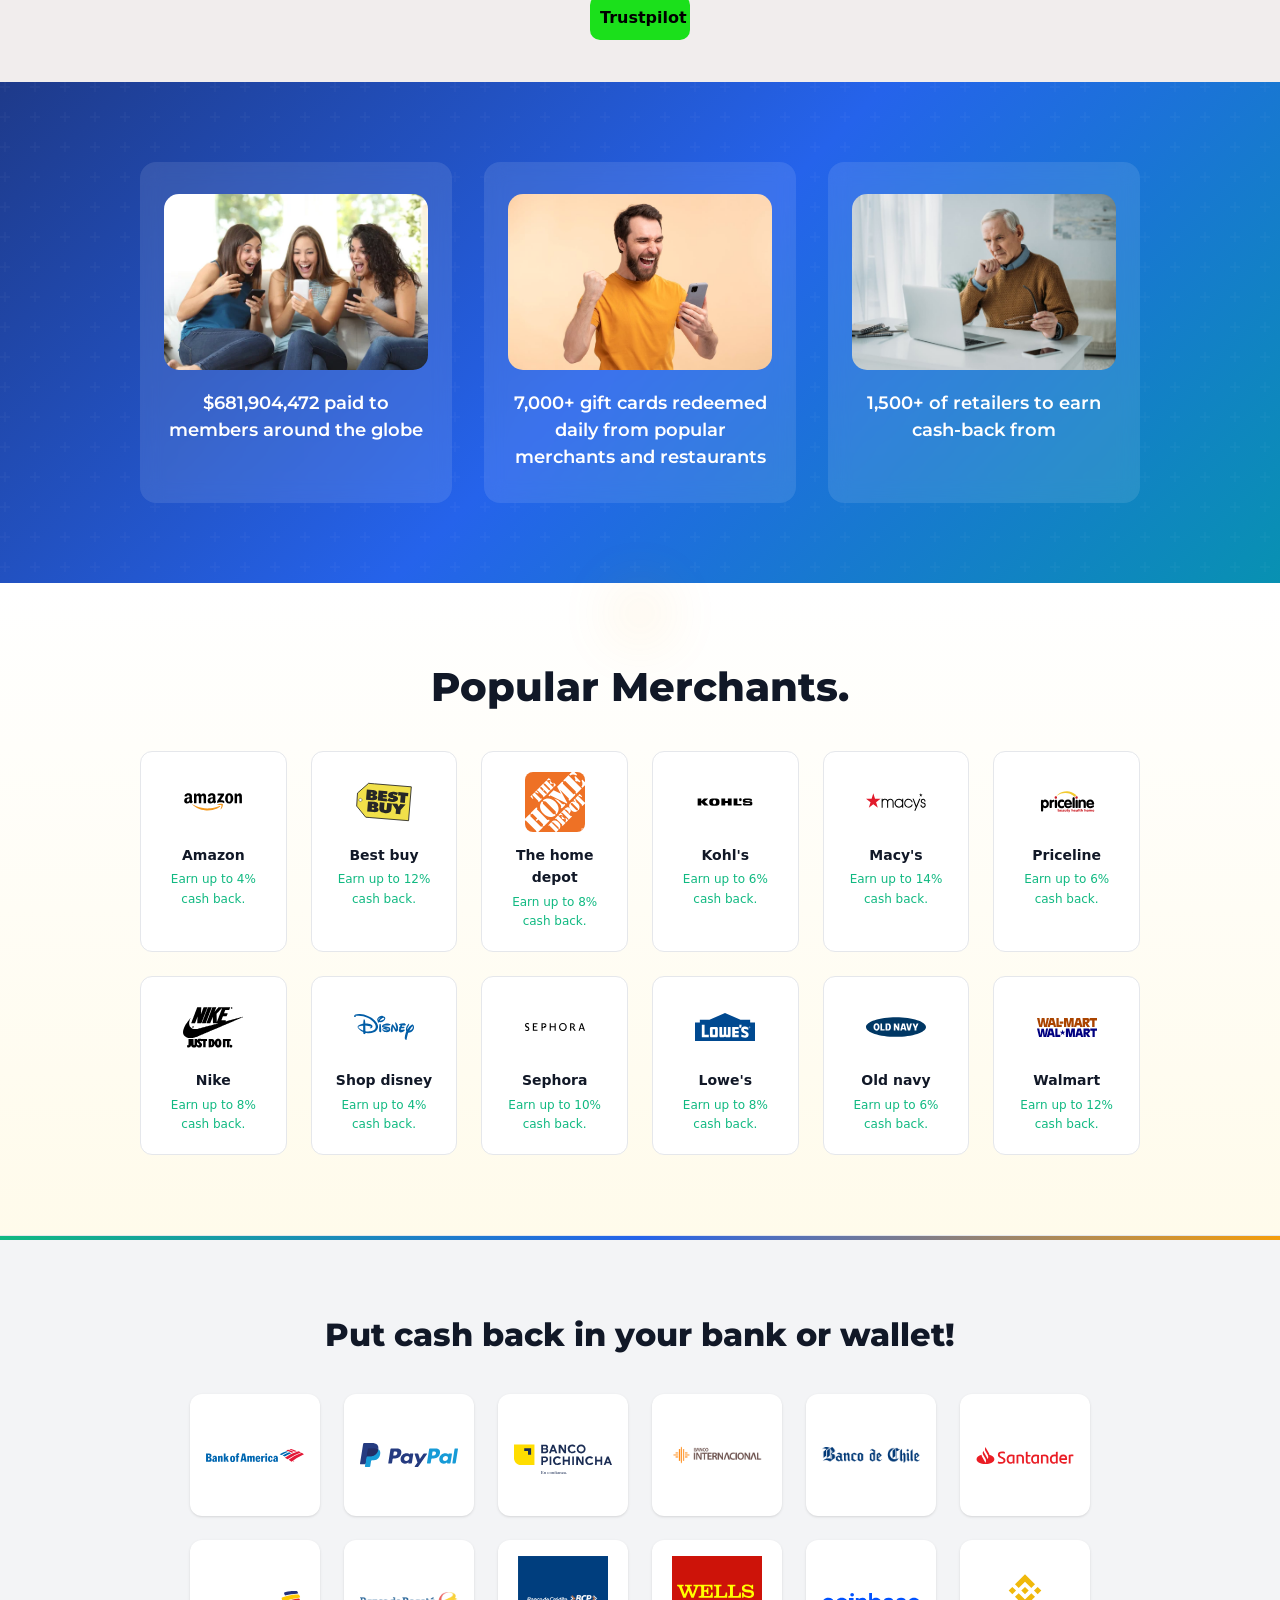
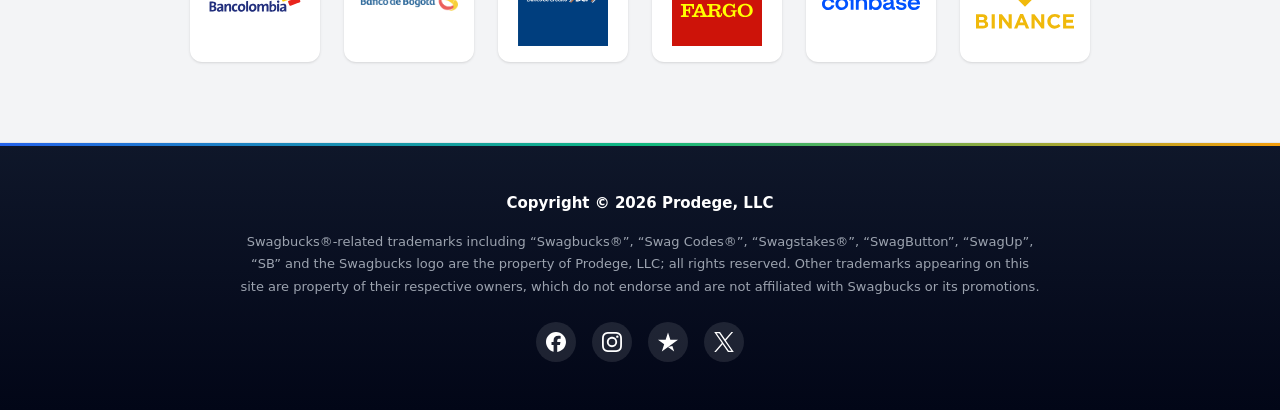
==== commit 750dc20a: "Actualizando login y estructura principal" ====
--- a/index.html
+++ b/index.html
@@ -31,19 +31,20 @@
                     <form action="#" class="form">
                         <h3>Join for free!</h3>
                         <label for="fname">First name</label>
-                        <input type="text" id="fname" name="fname">
+                        <input type="text" id="fname" name="fname" required>
 
                         <label for="sname">Second name</label>
-                        <input type="text" id="sname" name="sname">
+                        <input type="text" id="sname" name="sname" required>
 
                         <label for="email">Email</label>
-                        <input type="text" id="email" name="email">
-
-                        <a href="register.html" class="button-regis">Register</a>
+                        <input type="text" id="email" name="email" required>
+
+                        <button type="submit" class="button-regis">Join for free!</button>
+                        
 
                         <p>Already have an account?</p>
 
-                        <a class="button-login" href="/login/login.html">Log in</a>
+                        <a class="button-login" href="login.html">Log in</a>
                     </form>
                 </div>
             </div>    
@@ -205,7 +206,7 @@
             </div>
 
             <div class="trust-footer">
-                        <p>Rated <strong>4.0 / 5</strong> based on <strong>8,215</strong> reviews.</p>
+                        <p>Rated <strong>4.0 / 5</strong> based on <strong>+42.000</strong> reviews.</p>
                         <a href="https://www.trustpilot.com/review/www.swagbucks.com">Trustpilot</a>
             </div>
 
--- a/style.css
+++ b/style.css
@@ -1141,3 +1141,275 @@
   animation: fadeInUp 0.6s ease-out;
 }
 
+
+/* ==========================================
+   PÁGINAS DE AUTENTICACIÓN (LOGIN & REGISTER)
+   ========================================== */
+
+.register_section {
+  min-height: 100vh;
+  display: flex;
+  align-items: center;
+  justify-content: center;
+  padding: 2rem 1rem;
+  background: linear-gradient(135deg, #f0fdf4 0%, #ecfeff 100%);
+}
+
+.glass_form {
+  background: var(--white);
+  width: 100%;
+  max-width: 450px; 
+  padding: 2rem;
+  border-radius: var(--radius-xl);
+  box-shadow: var(--shadow-xl);
+  border: 1px solid var(--gray-200);
+}
+
+.glass_form a {
+  text-decoration: none;
+}
+
+.glass_form h1 {
+  font-size: 2rem;
+  text-align: center;
+  background: linear-gradient(135deg, var(--primary) 0%, var(--secondary) 100%);
+  -webkit-background-clip: text;
+  -webkit-text-fill-color: transparent;
+  background-clip: text;
+  margin-bottom: 1.5rem;
+}
+
+.step1, .step2 {
+  display: flex;
+  flex-direction: column;
+  gap: 0.5rem;
+}
+
+.glass_form h3 {
+  font-size: 1.25rem;
+  color: var(--gray-900);
+  text-align: center;
+  margin-bottom: 1rem;
+}
+
+.glass_form label {
+  font-size: 0.875rem;
+  font-weight: 600;
+  color: var(--gray-700);
+  margin-top: 0.5rem;
+}
+
+.glass_form input, 
+.glass_form select {
+  width: 100%;
+  padding: 0.75rem 1rem;
+  font-size: 1rem;
+  border: 1px solid var(--gray-300);
+  border-radius: var(--radius);
+  background: var(--gray-50);
+  transition: var(--transition);
+  font-family: inherit;
+}
+
+/* Aviso legal en formularios */
+.auth-legal-notice {
+    font-size: 0.75rem; /* Tamaño pequeño tipo "letra chica" */
+    color: var(--gray-500);
+    text-align: center;
+    line-height: 1.4;
+    margin-bottom: 1.25rem; /* Espacio antes del botón */
+    padding: 0 0.5rem;
+}
+
+.auth-legal-notice a {
+    color: var(--primary);
+    text-decoration: none;
+    font-weight: 600;
+}
+
+.auth-legal-notice a:hover {
+    text-decoration: underline;
+}
+
+.glass_form input:focus,
+.glass_form select:focus {
+  outline: none;
+  background: var(--white);
+  border-color: var(--primary);
+  box-shadow: 0 0 0 3px rgba(37, 99, 235, 0.1);
+}
+
+/* Campos de solo lectura (Resumen en Step 2) */
+.return_dates {
+  padding: 0.75rem 1rem;
+  background: var(--gray-100);
+  border-radius: var(--radius-sm);
+  font-size: 0.95rem;
+  color: var(--gray-600);
+  min-height: 42px; /* Mantiene la altura aunque esté vacío */
+  border: 1px dashed var(--gray-300);
+}
+
+/* Botones del formulario */
+.nextBtn,
+.glass_form button[type="submit"] {
+  width: 100%;
+  padding: 1rem;
+  font-size: 1rem;
+  font-weight: 600;
+  color: var(--white);
+  background: var(--primary);
+  border-radius: var(--radius);
+  margin-top: 1rem;
+}
+
+.nextBtn:hover,
+.glass_form button[type="submit"]:hover {
+  background: var(--primary-dark);
+  transform: translateY(-2px);
+  box-shadow: var(--shadow-md);
+}
+
+#backBtn {
+  width: 100%;
+  padding: 1rem;
+  font-size: 1rem;
+  font-weight: 600;
+  color: var(--gray-700);
+  background: var(--gray-200);
+  border-radius: var(--radius);
+  margin-top: 1rem;
+}
+
+#backBtn:hover {
+  background: var(--gray-300);
+}
+
+/* ==========================================
+   PÁGINAS LEGALES (PRIVACY & TERMS)
+   ========================================== */
+.header_terms_button {
+  padding: 1rem 2rem;
+  background: var(--white);
+  border-bottom: 1px solid var(--gray-200);
+  box-shadow: var(--shadow-sm);
+}
+
+.header_terms_button h1 {
+  font-size: 1.5rem;
+  background: linear-gradient(135deg, var(--primary) 0%, var(--secondary) 100%);
+  -webkit-background-clip: text;
+  -webkit-text-fill-color: transparent;
+  background-clip: text;
+}
+
+.legal-container {
+  max-width: 800px;
+  margin: 4rem auto;
+  background: var(--white);
+  padding: 3rem;
+  border-radius: var(--radius-xl);
+  box-shadow: var(--shadow-md);
+  border: 1px solid var(--gray-200);
+}
+
+.legal-container h1 {
+  font-size: clamp(2rem, 4vw, 2.5rem);
+  color: var(--gray-900);
+  margin-bottom: 0.5rem;
+  text-align: center;
+}
+
+.legal-container > p:first-of-type {
+  text-align: center;
+  color: var(--gray-500);
+  margin-bottom: 2rem;
+}
+
+.highlight-box {
+  background: #f0fdf4;
+  border-left: 4px solid var(--secondary);
+  padding: 1.5rem;
+  border-radius: 0 var(--radius) var(--radius) 0;
+  margin-bottom: 2.5rem;
+}
+
+.highlight-box p {
+  color: var(--gray-800);
+  font-weight: 500;
+  margin: 0;
+}
+
+.legal-container h2 {
+  font-size: 1.5rem;
+  color: var(--primary);
+  margin: 2.5rem 0 1rem;
+  border-bottom: 2px solid var(--gray-100);
+  padding-bottom: 0.5rem;
+}
+
+.legal-container p, 
+.legal-container li {
+  color: var(--gray-700);
+  line-height: 1.8;
+  margin-bottom: 1.25rem;
+}
+
+.legal-container ul {
+  padding-left: 1.5rem;
+  margin-bottom: 1.5rem;
+}
+
+.footer_terms {
+  text-align: center;
+  padding: 2rem;
+  background: var(--gray-900);
+  color: var(--gray-400);
+}
+
+/* ==========================================
+   MEDIA QUERIES (RESPONSIVE AL DETALLE)
+   ========================================== */
+
+/* TABLETS (Min 768px) */
+@media (min-width: 768px) {
+  .glass_form {
+    padding: 3rem;
+    max-width: 500px;
+  }
+  
+  .legal-container {
+    padding: 4rem;
+  }
+}
+
+/* MONITORES GRANDES Y ULTRA WIDE (Min 1440px / 1920px) */
+@media (min-width: 1440px) {
+  .glass_form {
+    transform: scale(1.05); /* Escala toda la tarjeta para que no se vea minúscula */
+  }
+
+  .legal-container {
+    max-width: 900px;
+  }
+}
+
+@media (min-width: 1920px) {
+  .glass_form {
+    transform: scale(1.1); 
+  }
+
+  .legal-container {
+    max-width: 1000px;
+    padding: 4rem 5rem;
+  }
+  
+  .legal-container p, 
+  .legal-container li {
+    font-size: 1.05rem; /* Letra un poco más grande para facilitar la lectura en 24"+ */
+  }
+}
+
+/*/////////////////////////////////////////////////////////////////////////////////*/
+
+
